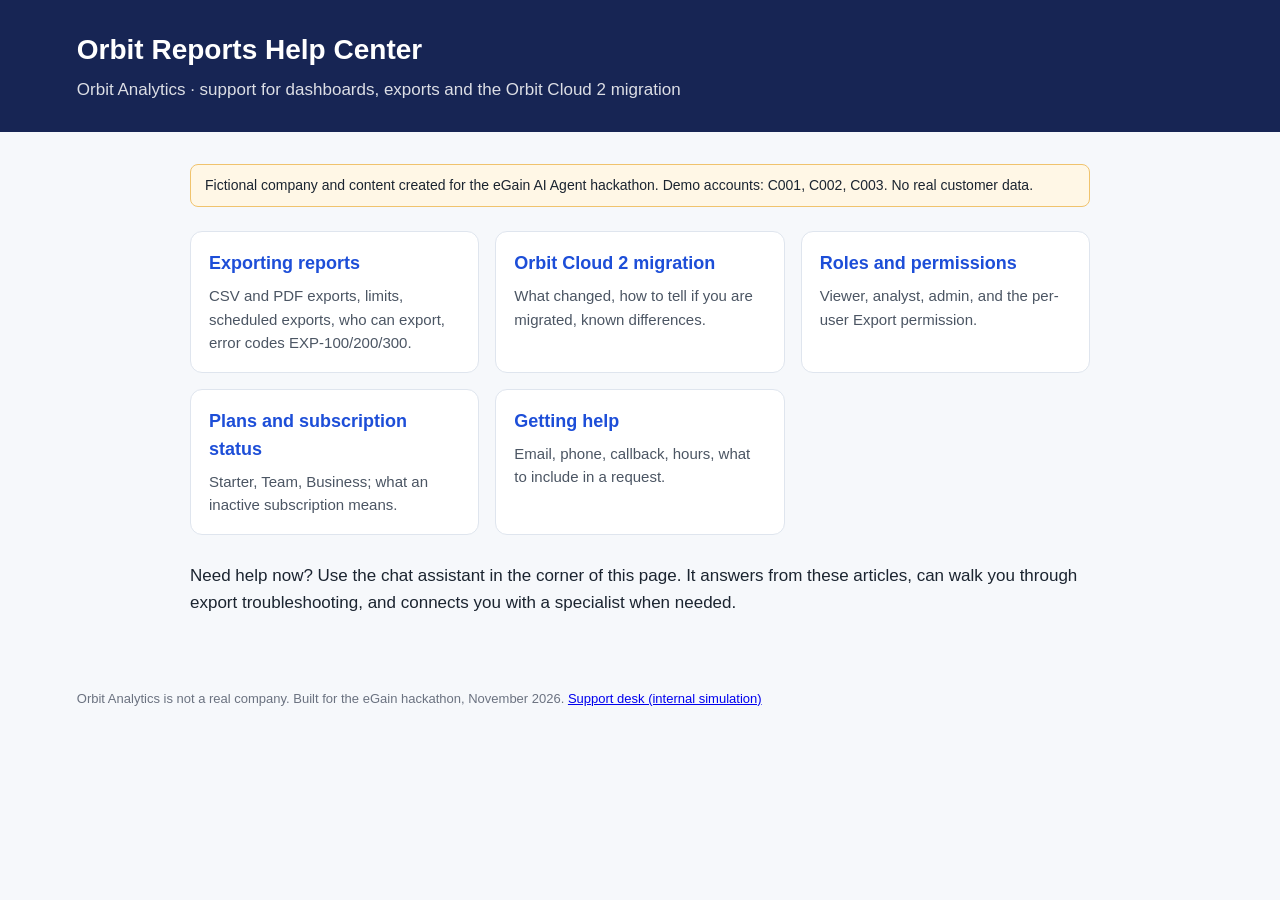
==== web/orbit.html @ 010b45d5 "eGain console blueprint, observed-capability log, fictional help center page, serve knowledge PDFs C" ====
<!doctype html>
<html lang="en"><head><meta charset="utf-8"><title>Orbit Reports Help Center (fictional demo)</title>
<meta name="viewport" content="width=device-width, initial-scale=1">
<style>
body{margin:0;font:17px/1.55 -apple-system,Segoe UI,Helvetica,Arial,sans-serif;color:#1b2430;background:#f6f8fb}
header{background:#172554;color:#fff;padding:28px 6vw}header h1{margin:0;font-size:28px}header p{margin:6px 0 0;opacity:.85}
main{max-width:900px;margin:0 auto;padding:32px 6vw}
.note{background:#fff7e6;border:1px solid #f0c36d;padding:10px 14px;border-radius:8px;font-size:14px}
.grid{display:grid;grid-template-columns:repeat(auto-fit,minmax(260px,1fr));gap:16px;margin-top:24px}
.card{background:#fff;border:1px solid #dfe5ee;border-radius:12px;padding:18px}.card h3{margin:0 0 6px;font-size:18px}
.card a{color:#1d4ed8;text-decoration:none}.card p{margin:0;color:#4b5563;font-size:15px}
footer{padding:24px 6vw;color:#6b7280;font-size:13px}
</style></head>
<body>
<header><h1>Orbit Reports Help Center</h1><p>Orbit Analytics · support for dashboards, exports and the Orbit Cloud 2 migration</p></header>
<main>
<div class="note">Fictional company and content created for the eGain AI Agent hackathon. Demo accounts: C001, C002, C003. No real customer data.</div>
<div class="grid">
<div class="card"><h3><a href="../kb/01-exporting-reports.pdf">Exporting reports</a></h3><p>CSV and PDF exports, limits, scheduled exports, who can export, error codes EXP-100/200/300.</p></div>
<div class="card"><h3><a href="../kb/02-orbit-cloud-2-migration.pdf">Orbit Cloud 2 migration</a></h3><p>What changed, how to tell if you are migrated, known differences.</p></div>
<div class="card"><h3><a href="../kb/03-roles-and-permissions.pdf">Roles and permissions</a></h3><p>Viewer, analyst, admin, and the per-user Export permission.</p></div>
<div class="card"><h3><a href="../kb/04-plans-and-subscription-status.pdf">Plans and subscription status</a></h3><p>Starter, Team, Business; what an inactive subscription means.</p></div>
<div class="card"><h3><a href="../kb/05-getting-help.pdf">Getting help</a></h3><p>Email, phone, callback, hours, what to include in a request.</p></div>
</div>
<p style="margin-top:28px">Need help now? Use the chat assistant in the corner of this page. It answers from these articles, can walk you through export troubleshooting, and connects you with a specialist when needed.</p>
</main>
<footer>Orbit Analytics is not a real company. Built for the eGain hackathon, November 2026. <a href="./">Support desk (internal simulation)</a></footer>
</body></html>
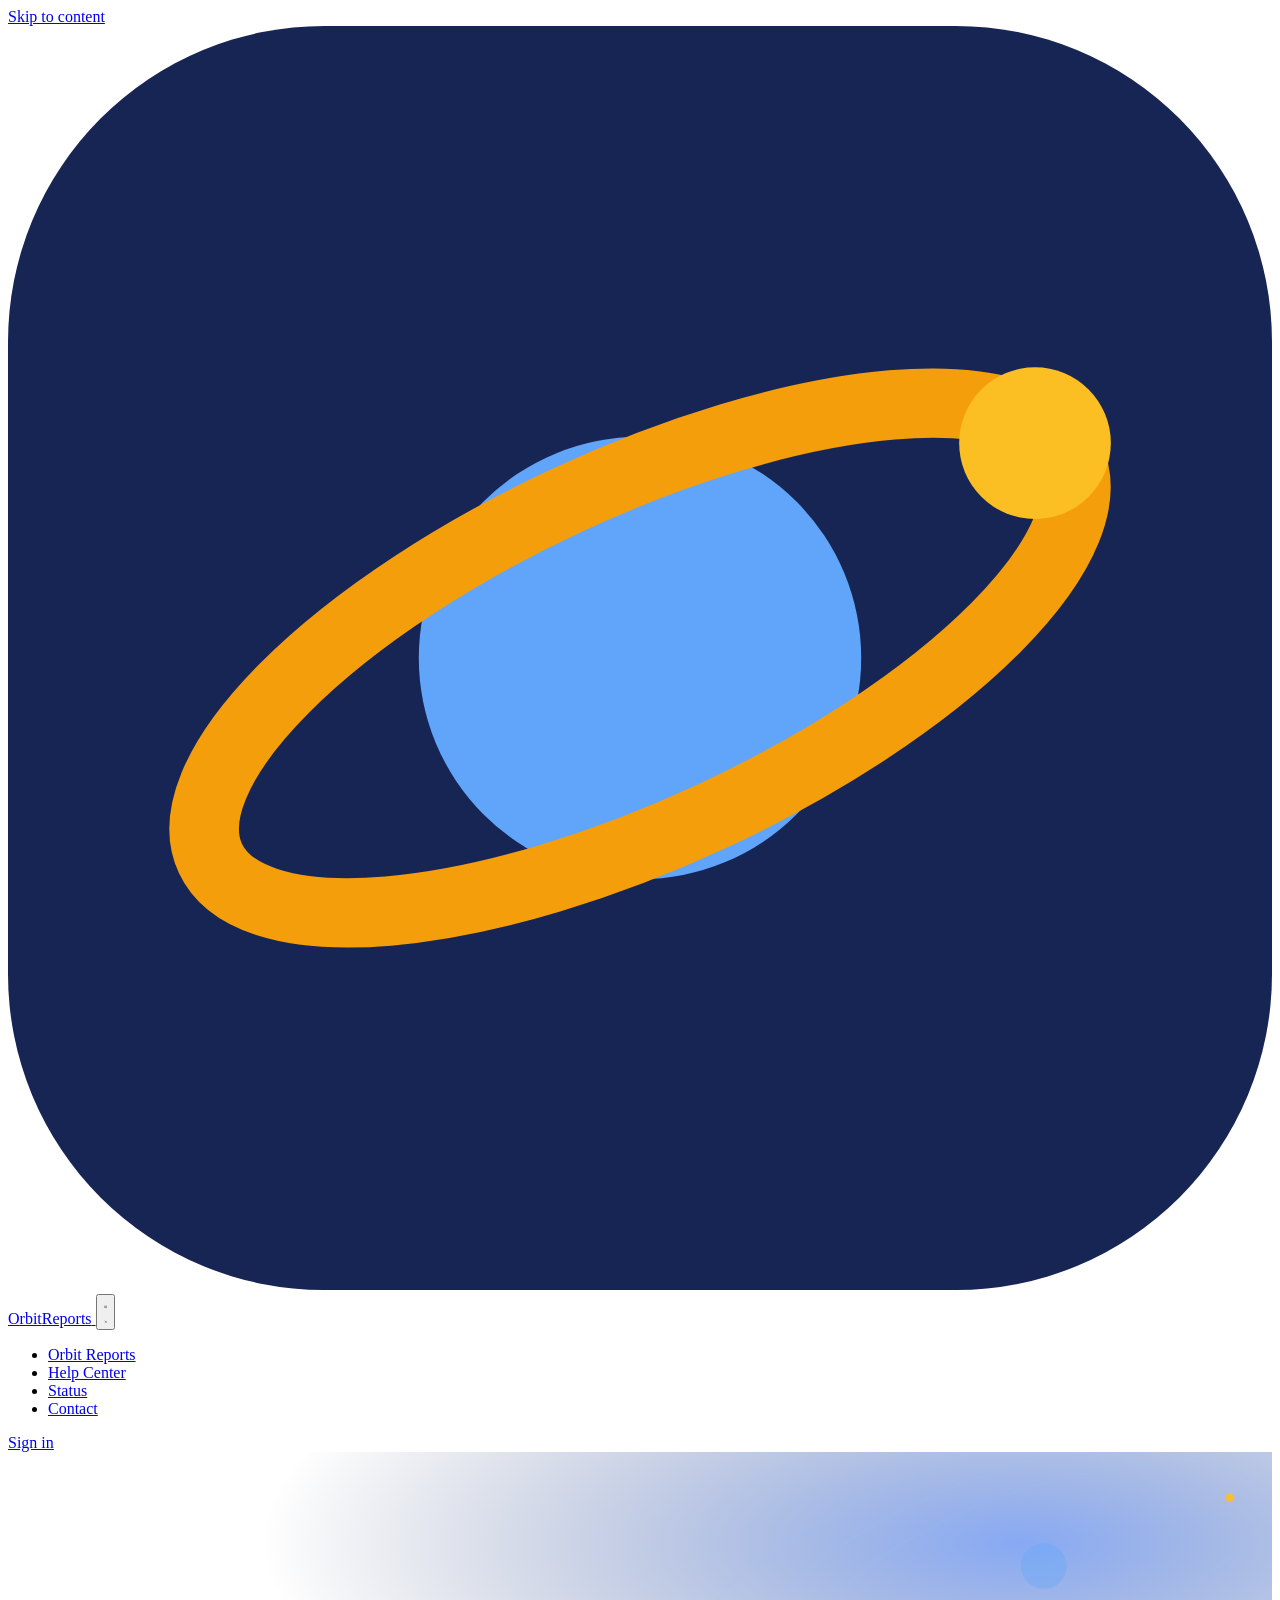
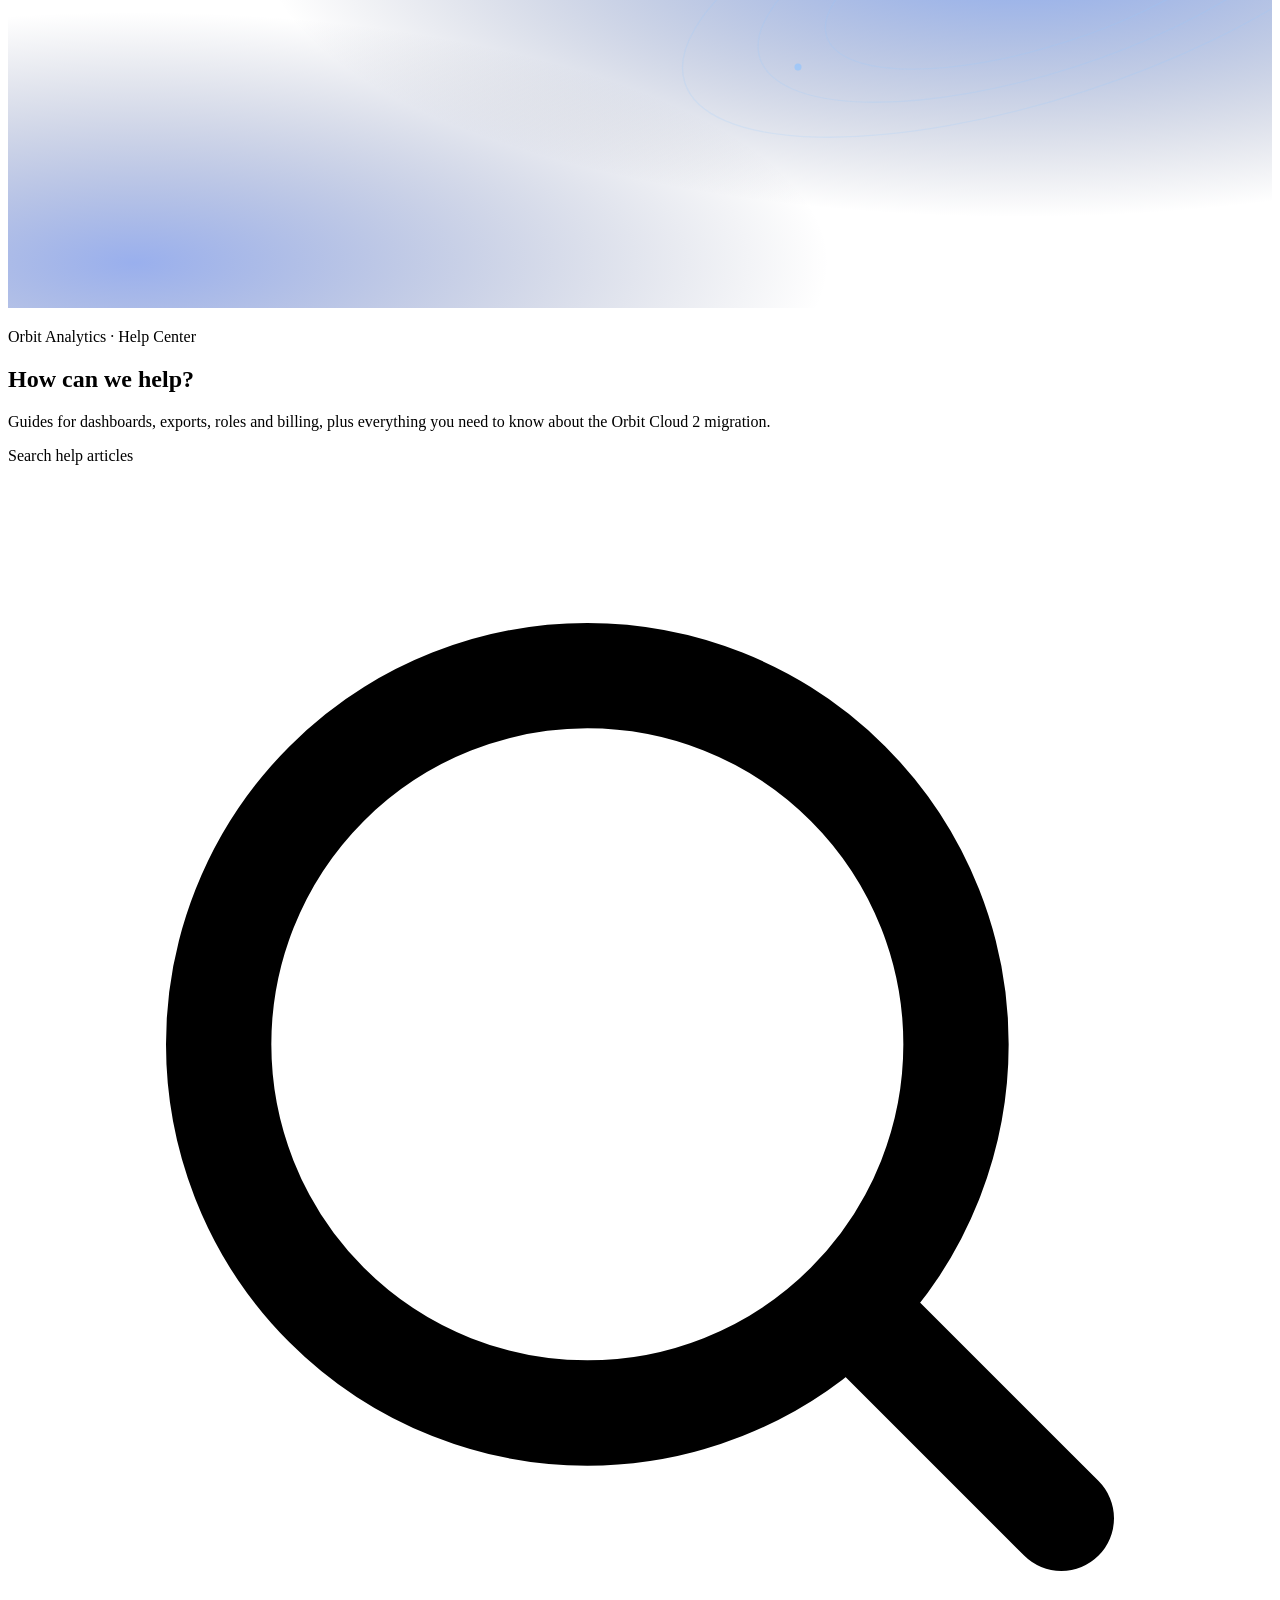
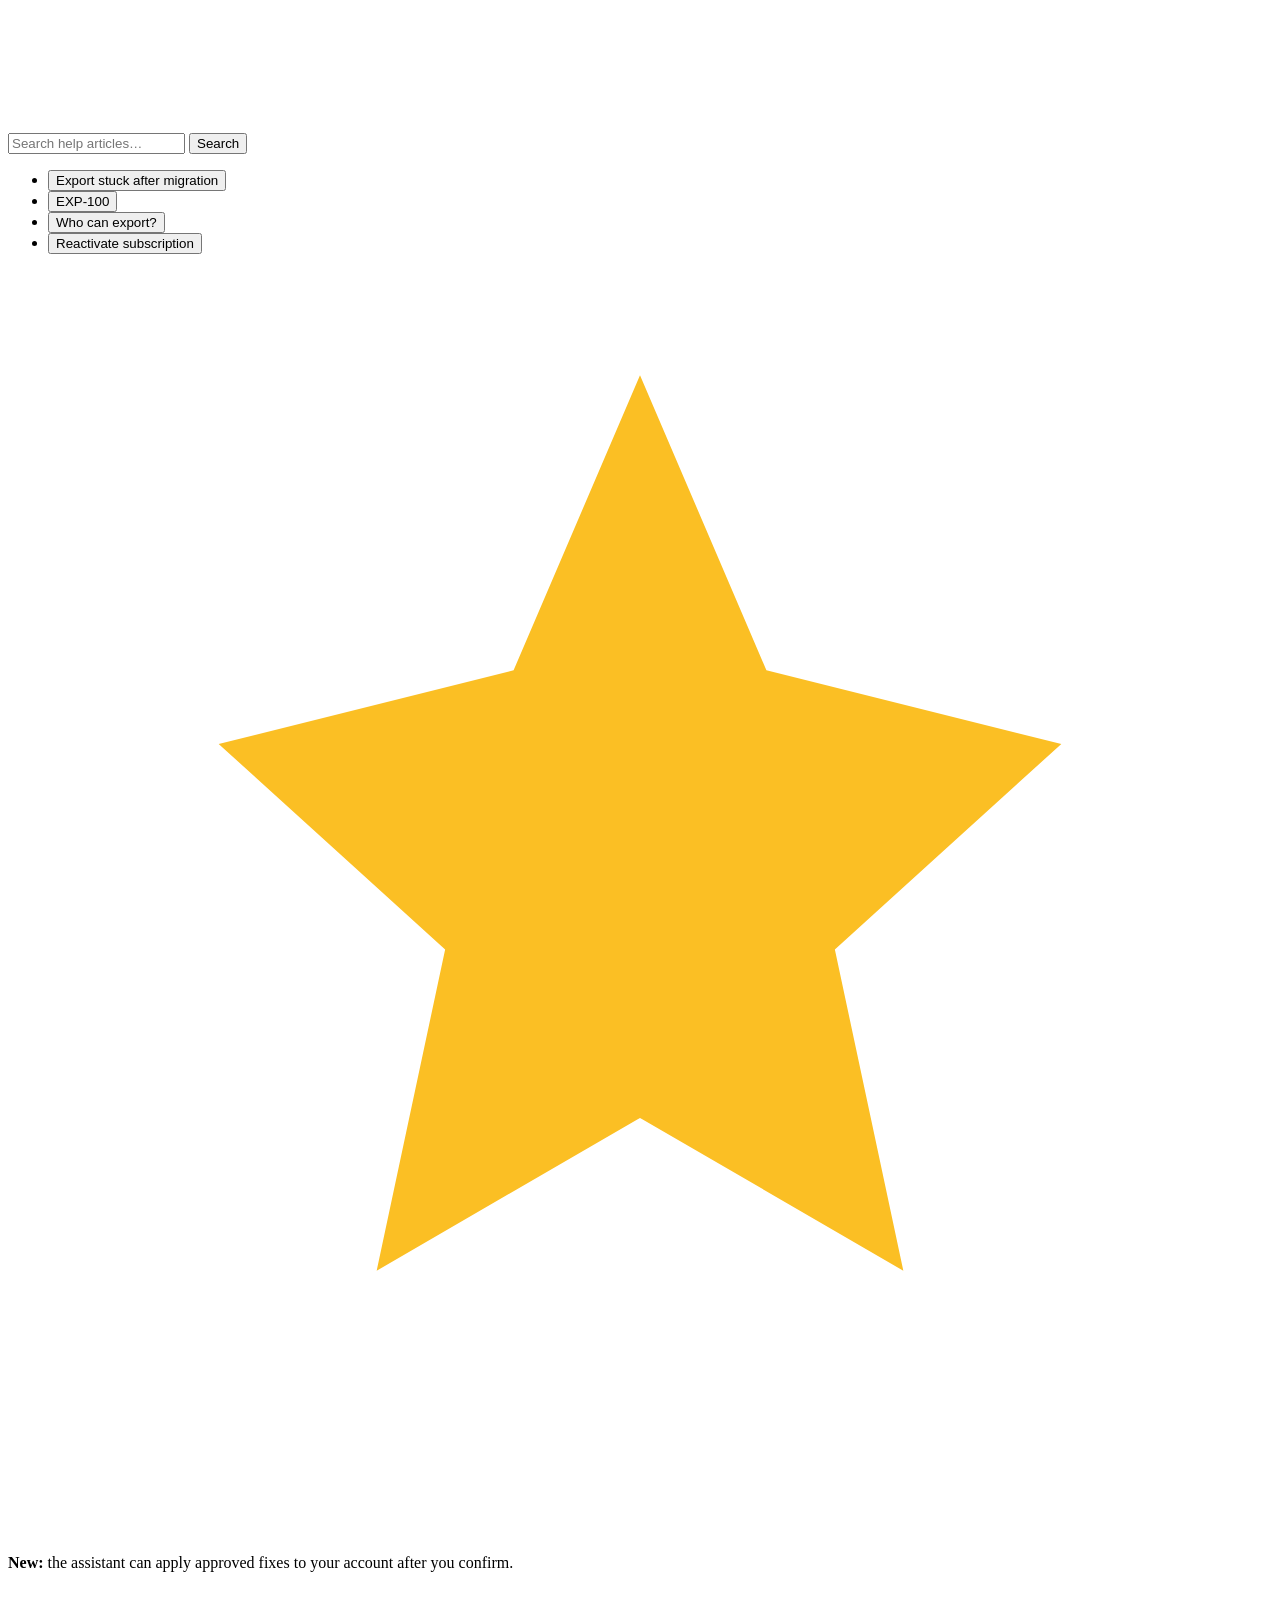
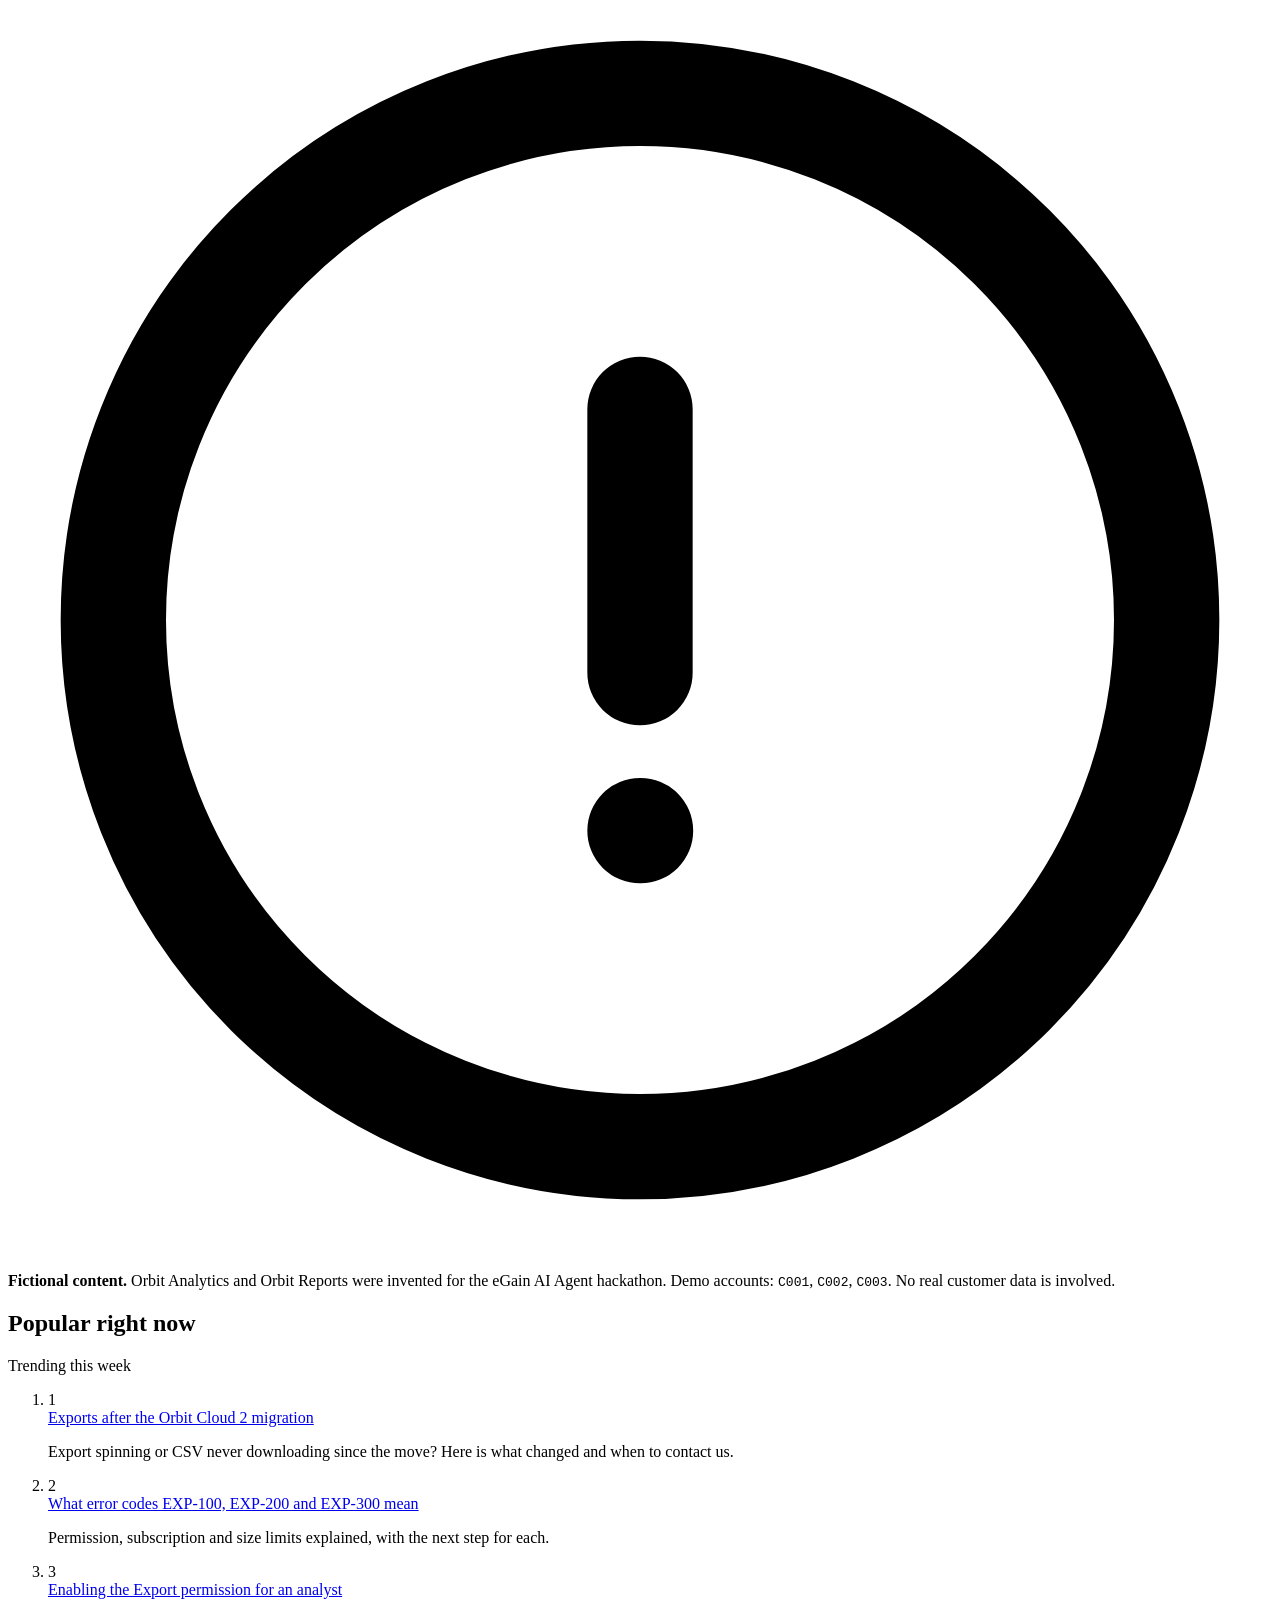
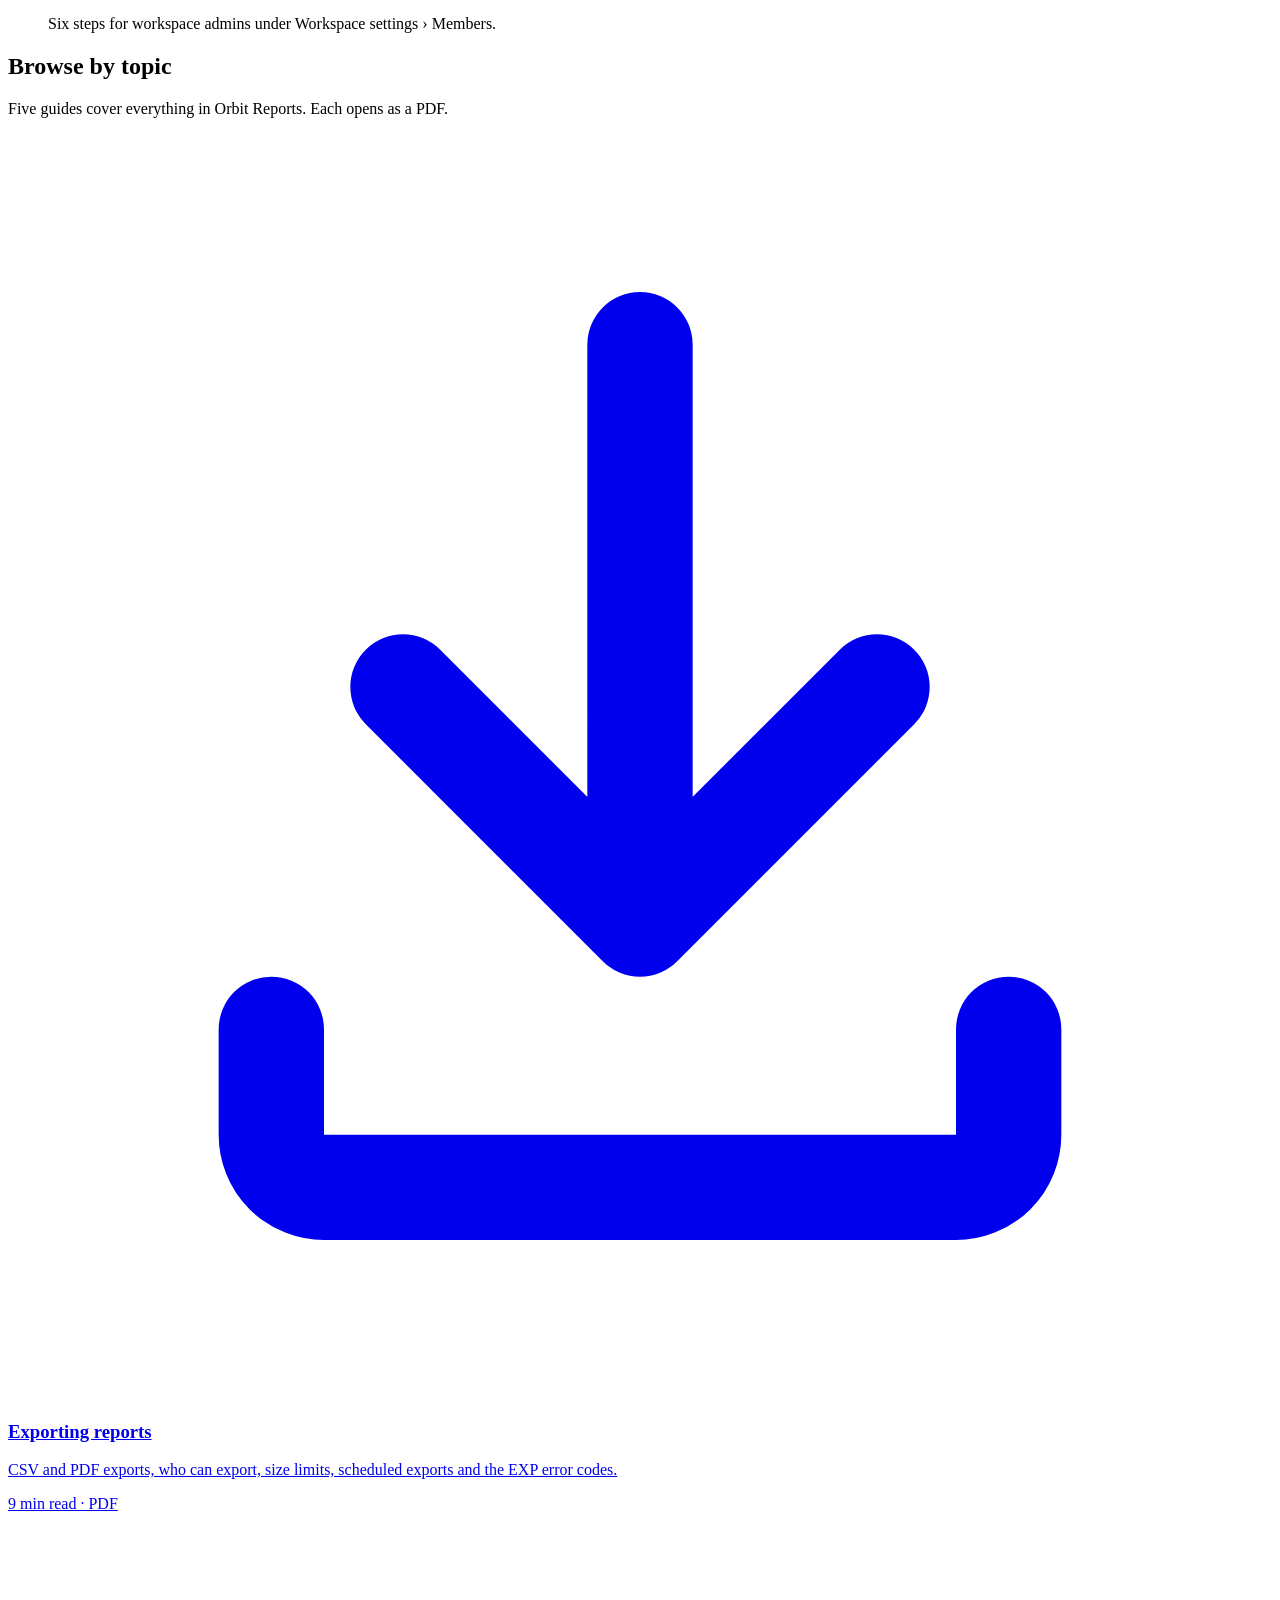
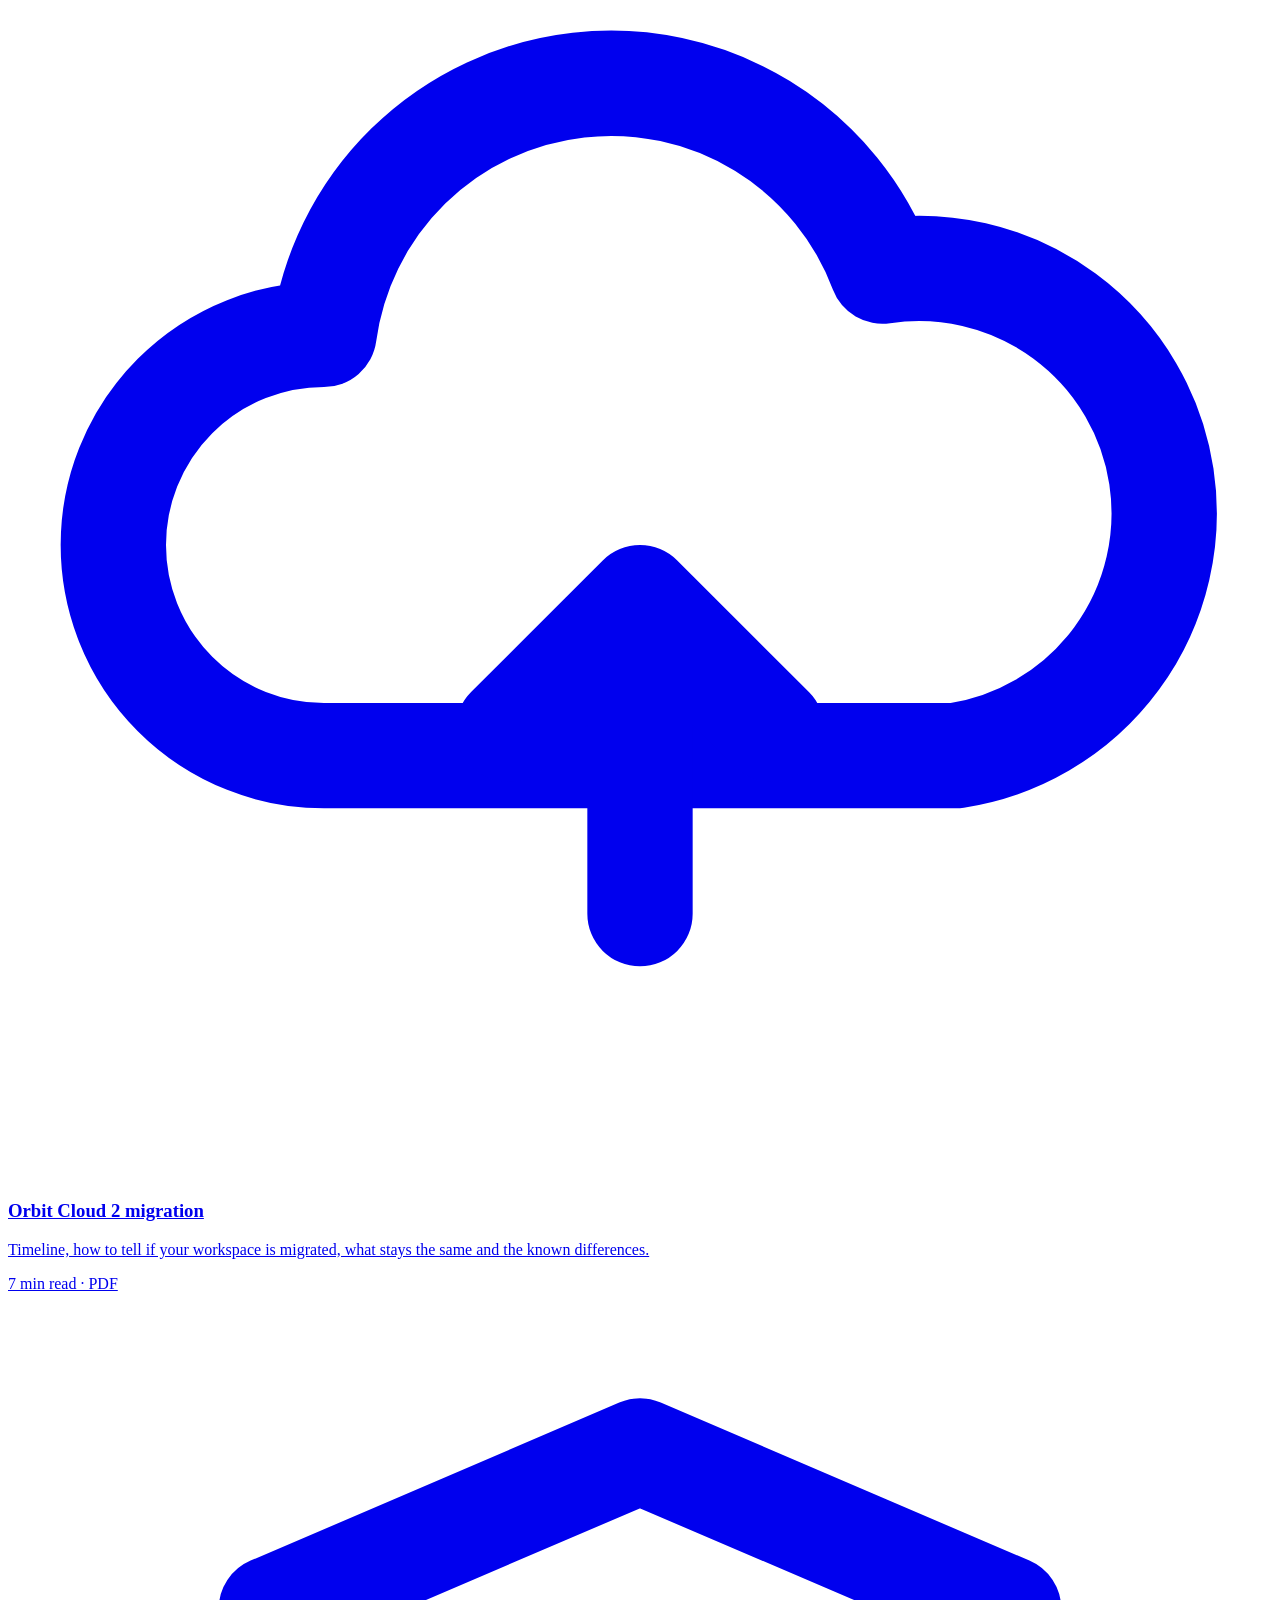
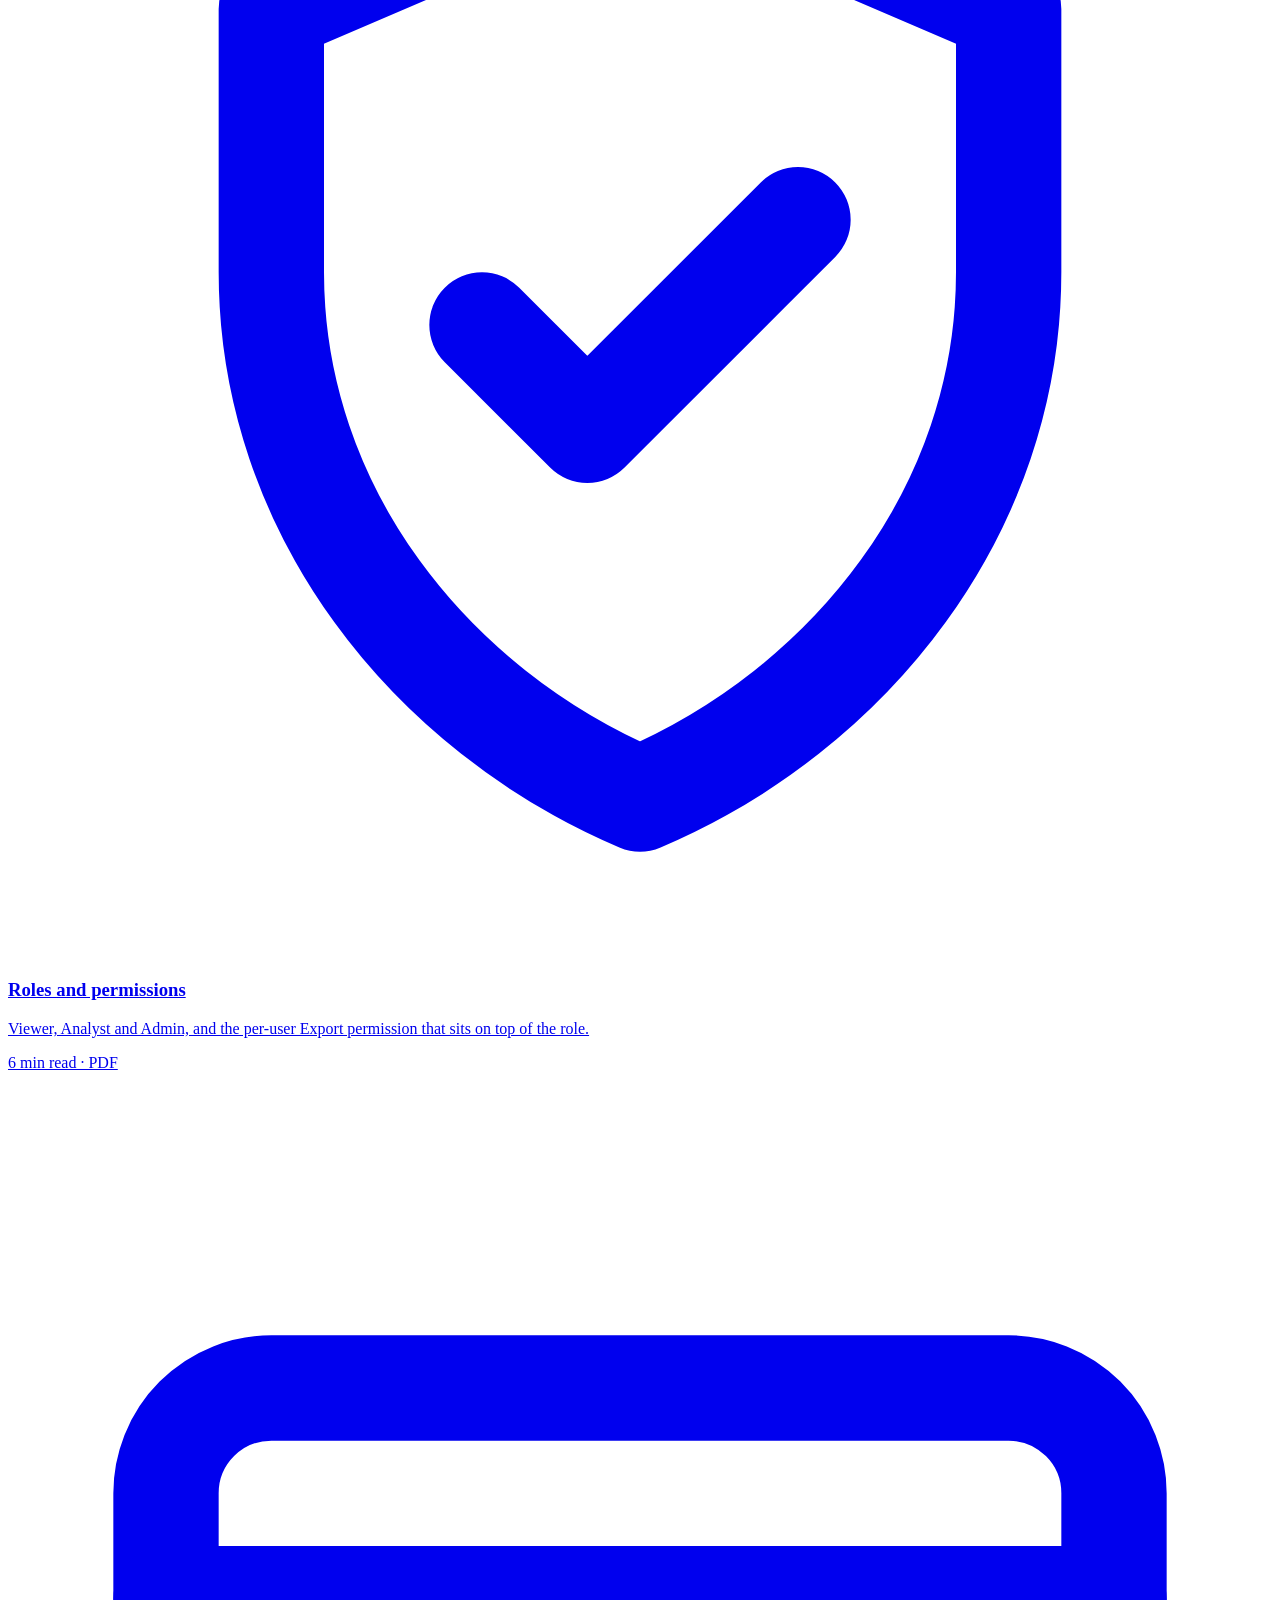
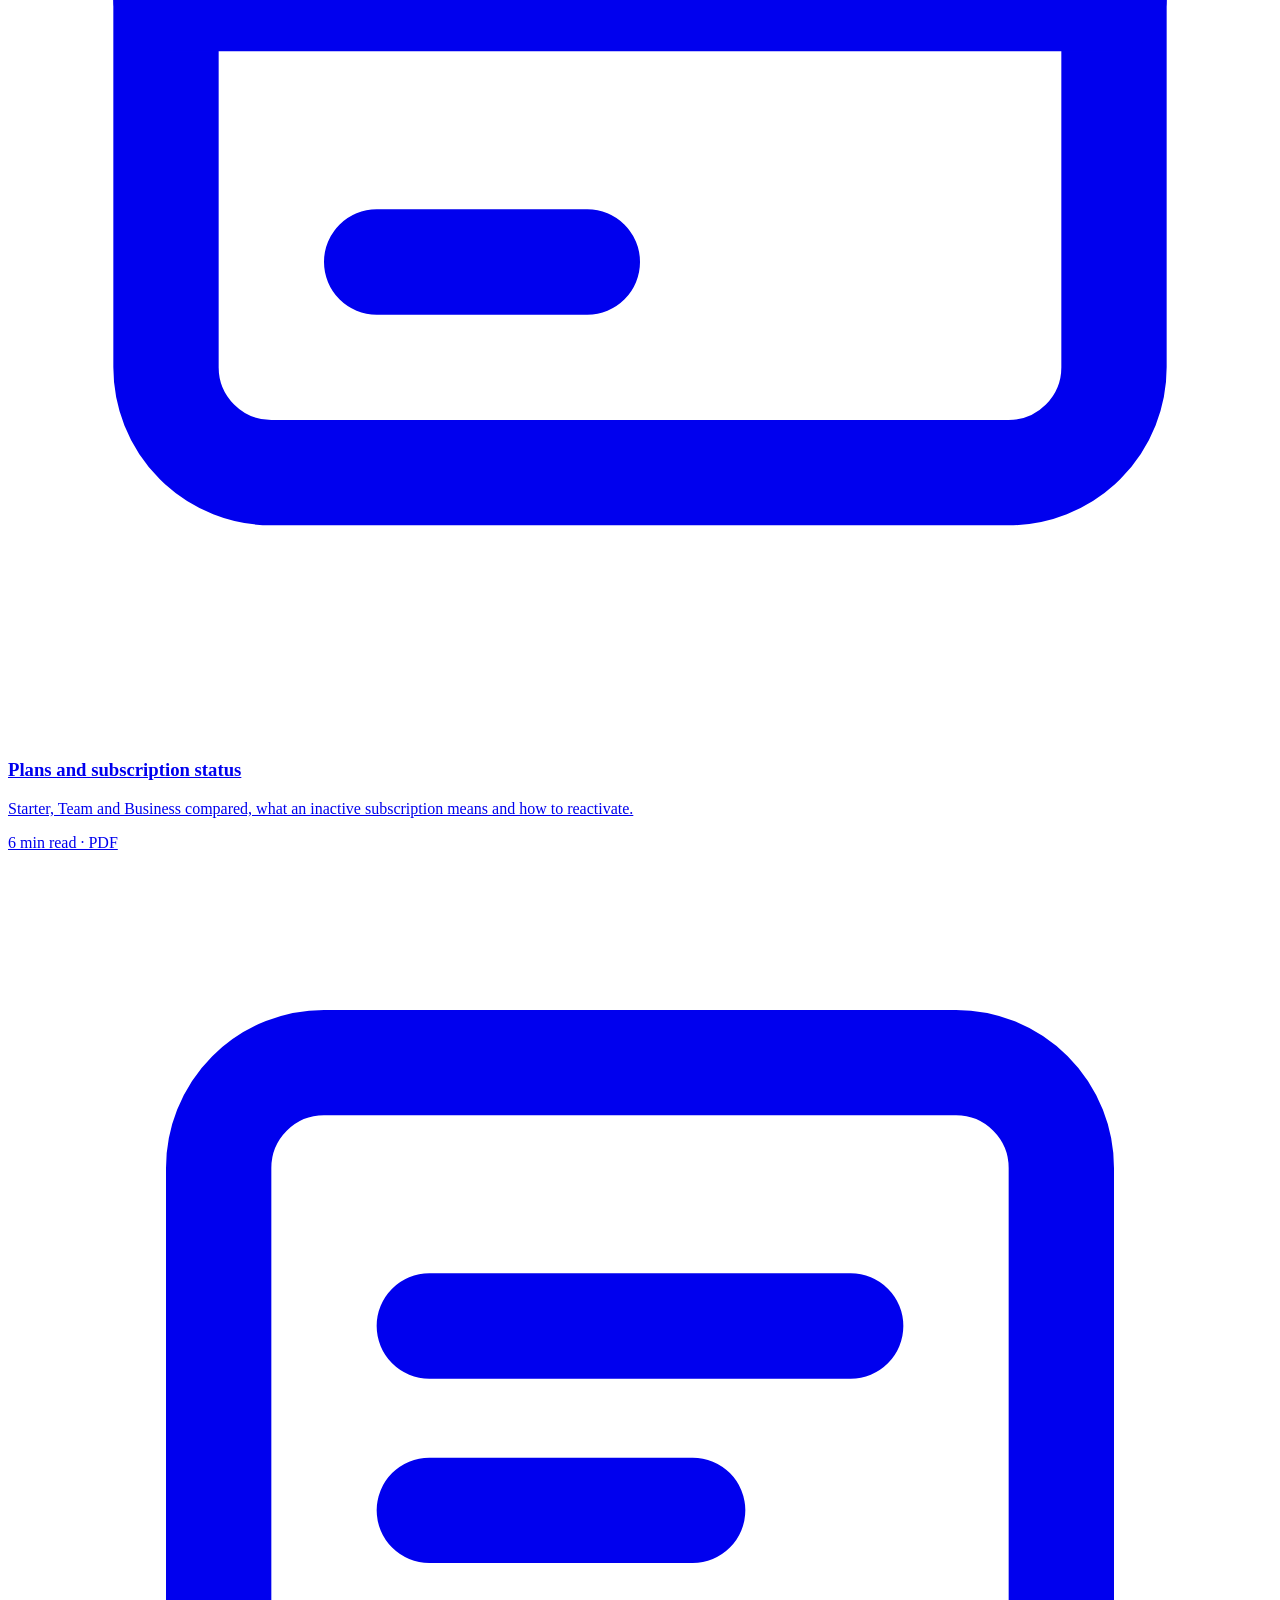
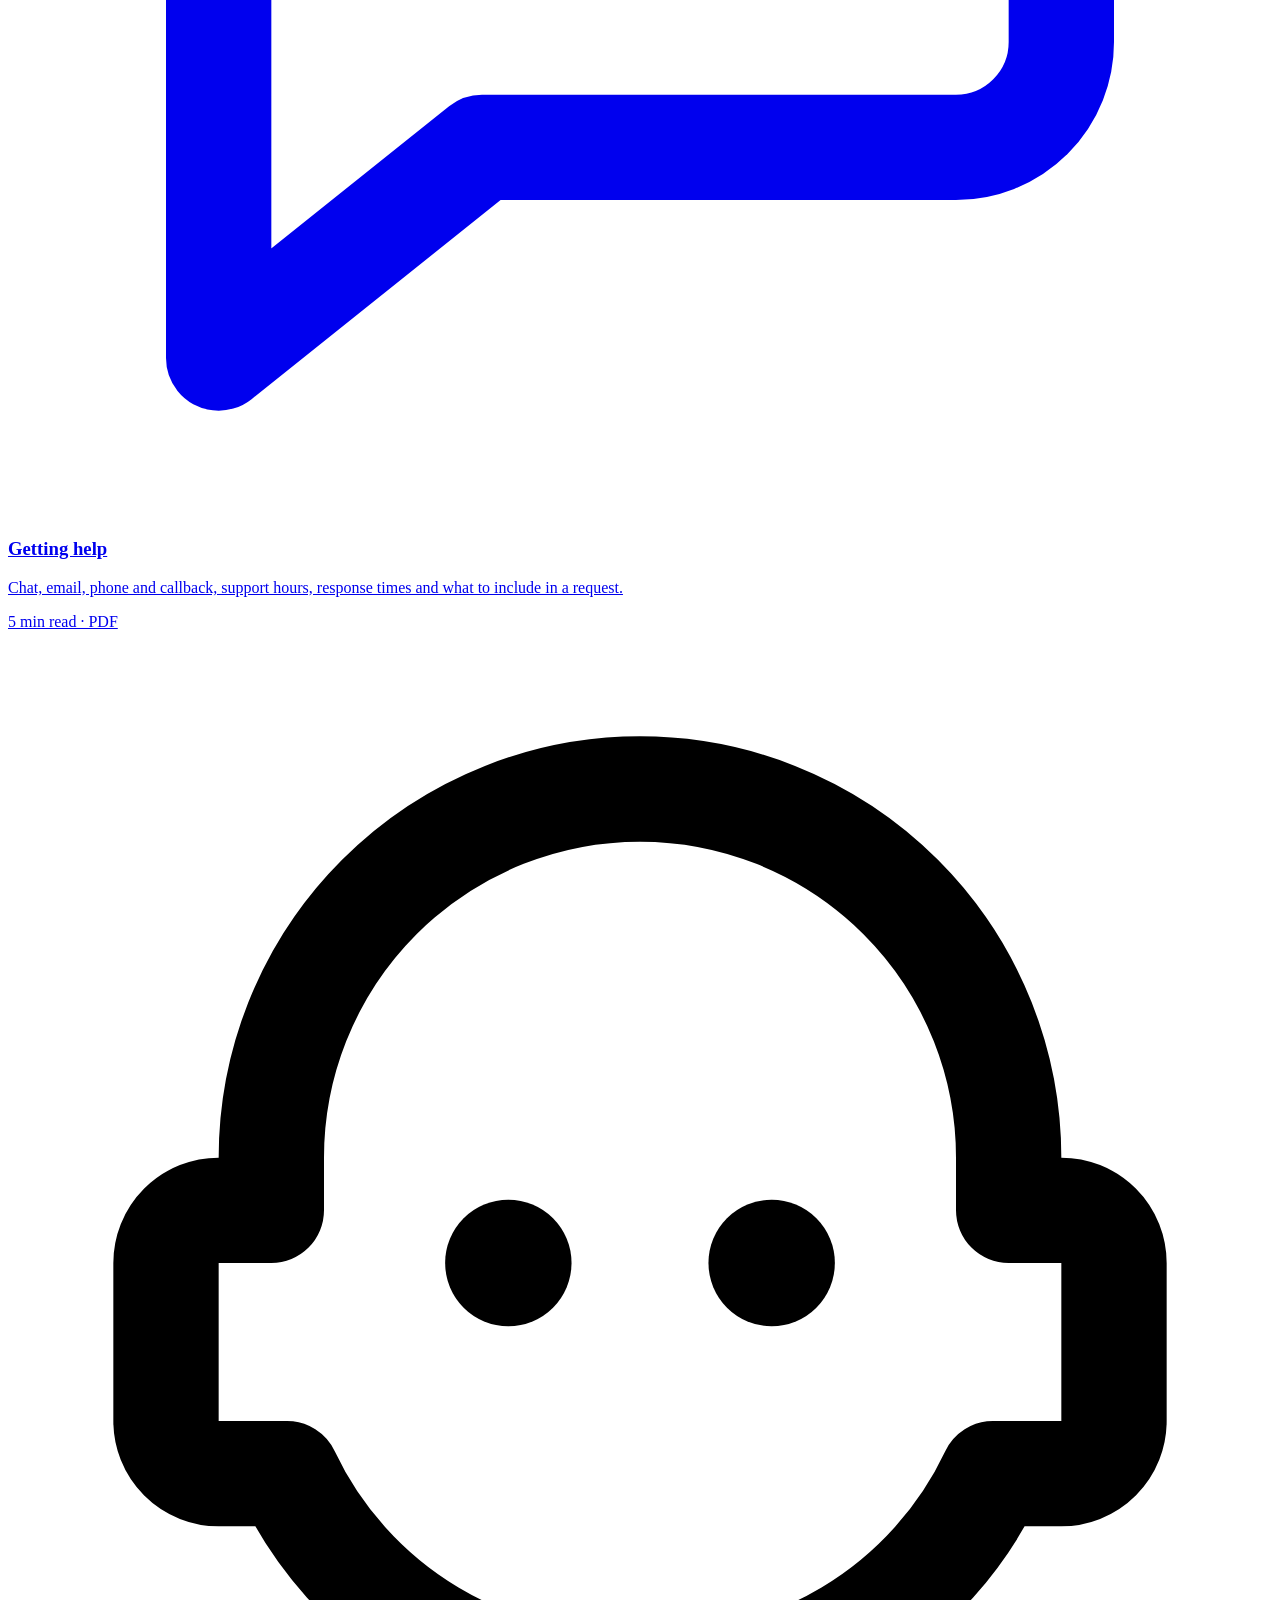
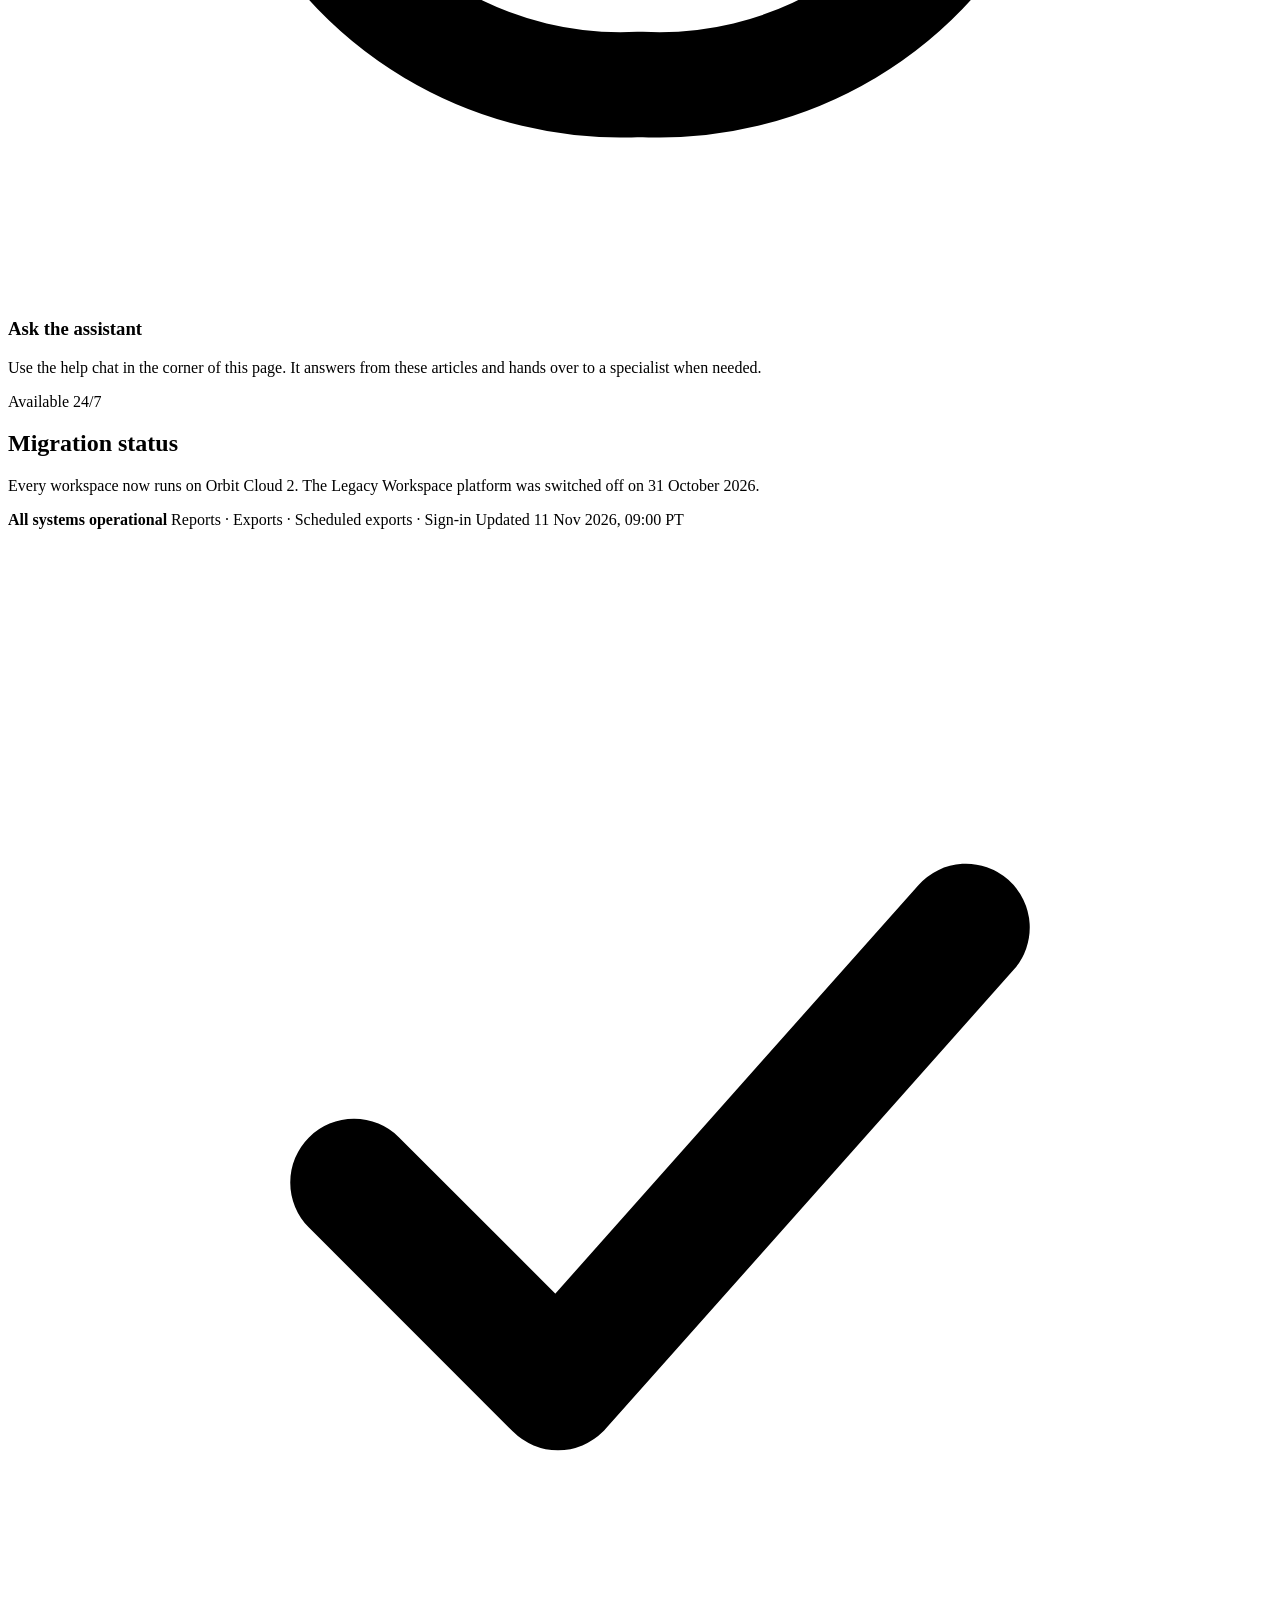
==== commit 62c3fa0c: "OBSERVED: two more custom API actions tested" ====
--- a/web/orbit.html
+++ b/web/orbit.html
@@ -1,28 +1,333 @@
 <!doctype html>
-<html lang="en"><head><meta charset="utf-8"><title>Orbit Reports Help Center (fictional demo)</title>
+<html lang="en">
+<head>
+<meta charset="utf-8">
 <meta name="viewport" content="width=device-width, initial-scale=1">
-<style>
-body{margin:0;font:17px/1.55 -apple-system,Segoe UI,Helvetica,Arial,sans-serif;color:#1b2430;background:#f6f8fb}
-header{background:#172554;color:#fff;padding:28px 6vw}header h1{margin:0;font-size:28px}header p{margin:6px 0 0;opacity:.85}
-main{max-width:900px;margin:0 auto;padding:32px 6vw}
-.note{background:#fff7e6;border:1px solid #f0c36d;padding:10px 14px;border-radius:8px;font-size:14px}
-.grid{display:grid;grid-template-columns:repeat(auto-fit,minmax(260px,1fr));gap:16px;margin-top:24px}
-.card{background:#fff;border:1px solid #dfe5ee;border-radius:12px;padding:18px}.card h3{margin:0 0 6px;font-size:18px}
-.card a{color:#1d4ed8;text-decoration:none}.card p{margin:0;color:#4b5563;font-size:15px}
-footer{padding:24px 6vw;color:#6b7280;font-size:13px}
-</style></head>
+<title>Orbit Reports Help Center · Orbit Analytics</title>
+<meta name="description" content="Help articles, migration status and support contacts for Orbit Reports by Orbit Analytics (fictional demo).">
+<meta name="theme-color" content="#172554">
+<link rel="icon" href="data:image/svg+xml,%3Csvg xmlns='http://www.w3.org/2000/svg' viewBox='0 0 32 32'%3E%3Crect width='32' height='32' rx='8' fill='%23172554'/%3E%3Ccircle cx='16' cy='16' r='5.5' fill='%2360a5fa'/%3E%3Cellipse cx='16' cy='16' rx='12' ry='4.5' fill='none' stroke='%23f59e0b' stroke-width='1.8' transform='rotate(-25 16 16)'/%3E%3C/svg%3E">
+<link rel="stylesheet" href="orbit.css">
+</head>
 <body>
-<header><h1>Orbit Reports Help Center</h1><p>Orbit Analytics · support for dashboards, exports and the Orbit Cloud 2 migration</p></header>
-<main>
-<div class="note">Fictional company and content created for the eGain AI Agent hackathon. Demo accounts: C001, C002, C003. No real customer data.</div>
-<div class="grid">
-<div class="card"><h3><a href="../kb/01-exporting-reports.pdf">Exporting reports</a></h3><p>CSV and PDF exports, limits, scheduled exports, who can export, error codes EXP-100/200/300.</p></div>
-<div class="card"><h3><a href="../kb/02-orbit-cloud-2-migration.pdf">Orbit Cloud 2 migration</a></h3><p>What changed, how to tell if you are migrated, known differences.</p></div>
-<div class="card"><h3><a href="../kb/03-roles-and-permissions.pdf">Roles and permissions</a></h3><p>Viewer, analyst, admin, and the per-user Export permission.</p></div>
-<div class="card"><h3><a href="../kb/04-plans-and-subscription-status.pdf">Plans and subscription status</a></h3><p>Starter, Team, Business; what an inactive subscription means.</p></div>
-<div class="card"><h3><a href="../kb/05-getting-help.pdf">Getting help</a></h3><p>Email, phone, callback, hours, what to include in a request.</p></div>
-</div>
-<p style="margin-top:28px">Need help now? Use the chat assistant in the corner of this page. It answers from these articles, can walk you through export troubleshooting, and connects you with a specialist when needed.</p>
+<a class="skip" href="#main">Skip to content</a>
+
+<header class="site-header">
+  <div class="container nav-row">
+    <a class="brand" href="orbit.html" aria-label="Orbit Reports home">
+      <svg class="logo" viewBox="0 0 40 40" aria-hidden="true" focusable="false">
+        <rect width="40" height="40" rx="10" fill="#172554"/>
+        <circle cx="20" cy="20" r="7" fill="#60a5fa"/>
+        <ellipse cx="20" cy="20" rx="15" ry="5.5" fill="none" stroke="#f59e0b" stroke-width="2.2" transform="rotate(-25 20 20)"/>
+        <circle cx="32.5" cy="13.2" r="2.4" fill="#fbbf24"/>
+      </svg>
+      <span class="wordmark">Orbit<span class="wordmark-sub">Reports</span></span>
+    </a>
+
+    <button class="nav-toggle" type="button" aria-expanded="false" aria-controls="site-nav" aria-label="Open menu">
+      <svg class="icon-menu" viewBox="0 0 24 24" aria-hidden="true"><path d="M4 7h16M4 12h16M4 17h16" stroke="currentColor" stroke-width="2" stroke-linecap="round"/></svg>
+      <svg class="icon-close" viewBox="0 0 24 24" aria-hidden="true"><path d="M6 6l12 12M18 6L6 18" stroke="currentColor" stroke-width="2" stroke-linecap="round"/></svg>
+    </button>
+
+    <nav id="site-nav" class="site-nav" aria-label="Primary">
+      <ul>
+        <li><a href="orbit.html">Orbit Reports</a></li>
+        <li><a href="#main" aria-current="page">Help Center</a></li>
+        <li><a href="#status">Status</a></li>
+        <li><a href="#contact">Contact</a></li>
+      </ul>
+      <a class="btn btn-ghost nav-cta" href="#contact">Sign in</a>
+    </nav>
+  </div>
+</header>
+
+<main id="main">
+
+  <!-- Hero -->
+  <section class="hero" aria-labelledby="hero-title">
+    <div class="hero-bg" aria-hidden="true">
+      <svg viewBox="0 0 1440 520" preserveAspectRatio="xMidYMid slice">
+        <defs>
+          <radialGradient id="g1" cx="80%" cy="20%" r="60%">
+            <stop offset="0" stop-color="#2563eb" stop-opacity=".55"/>
+            <stop offset="1" stop-color="#172554" stop-opacity="0"/>
+          </radialGradient>
+          <radialGradient id="g2" cx="10%" cy="90%" r="55%">
+            <stop offset="0" stop-color="#1d4ed8" stop-opacity=".45"/>
+            <stop offset="1" stop-color="#172554" stop-opacity="0"/>
+          </radialGradient>
+        </defs>
+        <rect width="1440" height="520" fill="url(#g1)"/>
+        <rect width="1440" height="520" fill="url(#g2)"/>
+        <g fill="none" stroke="#93c5fd" stroke-opacity=".18" stroke-width="1.5">
+          <ellipse cx="1180" cy="130" rx="260" ry="90" transform="rotate(-18 1180 130)"/>
+          <ellipse cx="1180" cy="130" rx="340" ry="120" transform="rotate(-18 1180 130)"/>
+          <ellipse cx="1180" cy="130" rx="430" ry="150" transform="rotate(-18 1180 130)"/>
+        </g>
+        <circle cx="1180" cy="130" r="26" fill="#60a5fa" fill-opacity=".35"/>
+        <circle cx="1392" cy="52" r="5" fill="#fbbf24" fill-opacity=".9"/>
+        <circle cx="900" cy="245" r="4" fill="#93c5fd" fill-opacity=".7"/>
+      </svg>
+    </div>
+    <div class="container hero-inner">
+      <p class="eyebrow">Orbit Analytics · Help Center</p>
+      <h1 id="hero-title">How can we help?</h1>
+      <p class="hero-sub">Guides for dashboards, exports, roles and billing, plus everything you need to know about the Orbit Cloud 2 migration.</p>
+
+      <form class="search" role="search" aria-label="Search help articles" autocomplete="off">
+        <label class="sr-only" for="q">Search help articles</label>
+        <svg class="search-icon" viewBox="0 0 24 24" aria-hidden="true"><circle cx="11" cy="11" r="7" fill="none" stroke="currentColor" stroke-width="2"/><path d="M20 20l-3.5-3.5" stroke="currentColor" stroke-width="2" stroke-linecap="round"/></svg>
+        <input id="q" type="search" name="q" placeholder="Search help articles…">
+        <button class="btn btn-primary" type="submit">Search</button>
+        <p class="search-hint" aria-live="polite"></p>
+      </form>
+
+      <ul class="chips" aria-label="Popular searches">
+        <li><button type="button" class="chip" data-q="export stuck after migration">Export stuck after migration</button></li>
+        <li><button type="button" class="chip" data-q="EXP-100">EXP-100</button></li>
+        <li><button type="button" class="chip" data-q="who can export">Who can export?</button></li>
+        <li><button type="button" class="chip" data-q="reactivate subscription">Reactivate subscription</button></li>
+      </ul>
+
+      <div class="callout" role="note">
+        <svg viewBox="0 0 24 24" aria-hidden="true"><path d="M12 2l2.4 5.6L20 9l-4.3 3.9L17 19l-5-2.9L7 19l1.3-6.1L4 9l5.6-1.4z" fill="#fbbf24"/></svg>
+        <p><strong>New:</strong> the assistant can apply approved fixes to your account after you confirm.</p>
+      </div>
+    </div>
+  </section>
+
+  <!-- Fictional notice -->
+  <div class="container">
+    <aside class="notice" aria-label="Demo notice">
+      <svg viewBox="0 0 24 24" aria-hidden="true"><circle cx="12" cy="12" r="10" fill="none" stroke="currentColor" stroke-width="2"/><path d="M12 8v5M12 16h.01" stroke="currentColor" stroke-width="2" stroke-linecap="round"/></svg>
+      <p><strong>Fictional content.</strong> Orbit Analytics and Orbit Reports were invented for the eGain AI Agent hackathon. Demo accounts: <code>C001</code>, <code>C002</code>, <code>C003</code>. No real customer data is involved.</p>
+    </aside>
+  </div>
+
+  <!-- Popular -->
+  <section class="section popular" aria-labelledby="popular-title">
+    <div class="container">
+      <div class="section-head">
+        <h2 id="popular-title">Popular right now</h2>
+        <span class="pill pill-warm">Trending this week</span>
+      </div>
+      <ol class="popular-grid">
+        <li class="popular-item">
+          <span class="rank">1</span>
+          <div>
+            <a href="../kb/02-orbit-cloud-2-migration.pdf">Exports after the Orbit Cloud 2 migration</a>
+            <p>Export spinning or CSV never downloading since the move? Here is what changed and when to contact us.</p>
+          </div>
+        </li>
+        <li class="popular-item">
+          <span class="rank">2</span>
+          <div>
+            <a href="../kb/01-exporting-reports.pdf">What error codes EXP-100, EXP-200 and EXP-300 mean</a>
+            <p>Permission, subscription and size limits explained, with the next step for each.</p>
+          </div>
+        </li>
+        <li class="popular-item">
+          <span class="rank">3</span>
+          <div>
+            <a href="../kb/03-roles-and-permissions.pdf">Enabling the Export permission for an analyst</a>
+            <p>Six steps for workspace admins under Workspace settings › Members.</p>
+          </div>
+        </li>
+      </ol>
+    </div>
+  </section>
+
+  <!-- Articles -->
+  <section class="section" aria-labelledby="articles-title">
+    <div class="container">
+      <div class="section-head">
+        <h2 id="articles-title">Browse by topic</h2>
+        <p class="section-sub">Five guides cover everything in Orbit Reports. Each opens as a PDF.</p>
+      </div>
+      <div class="cards">
+        <a class="card" href="../kb/01-exporting-reports.pdf">
+          <span class="card-icon ic-blue"><svg viewBox="0 0 24 24" aria-hidden="true"><path d="M12 4v11M7.5 10.5L12 15l4.5-4.5" fill="none" stroke="currentColor" stroke-width="2" stroke-linecap="round" stroke-linejoin="round"/><path d="M5 17v2a1 1 0 001 1h12a1 1 0 001-1v-2" fill="none" stroke="currentColor" stroke-width="2" stroke-linecap="round"/></svg></span>
+          <h3>Exporting reports</h3>
+          <p>CSV and PDF exports, who can export, size limits, scheduled exports and the EXP error codes.</p>
+          <span class="card-meta">9 min read · PDF</span>
+        </a>
+        <a class="card card-featured" href="../kb/02-orbit-cloud-2-migration.pdf">
+          <span class="card-icon ic-warm"><svg viewBox="0 0 24 24" aria-hidden="true"><path d="M6 16a4 4 0 010-8 5.5 5.5 0 0110.6-1.2A4.5 4.5 0 0118 16H6z" fill="none" stroke="currentColor" stroke-width="2" stroke-linejoin="round"/><path d="M12 19v-6M9.5 15.5L12 13l2.5 2.5" fill="none" stroke="currentColor" stroke-width="2" stroke-linecap="round" stroke-linejoin="round"/></svg></span>
+          <h3>Orbit Cloud 2 migration</h3>
+          <p>Timeline, how to tell if your workspace is migrated, what stays the same and the known differences.</p>
+          <span class="card-meta">7 min read · PDF</span>
+        </a>
+        <a class="card" href="../kb/03-roles-and-permissions.pdf">
+          <span class="card-icon ic-green"><svg viewBox="0 0 24 24" aria-hidden="true"><path d="M12 3l7 3v5c0 4.5-3 8.3-7 10-4-1.7-7-5.5-7-10V6l7-3z" fill="none" stroke="currentColor" stroke-width="2" stroke-linejoin="round"/><path d="M9 12l2 2 4-4" fill="none" stroke="currentColor" stroke-width="2" stroke-linecap="round" stroke-linejoin="round"/></svg></span>
+          <h3>Roles and permissions</h3>
+          <p>Viewer, Analyst and Admin, and the per-user Export permission that sits on top of the role.</p>
+          <span class="card-meta">6 min read · PDF</span>
+        </a>
+        <a class="card" href="../kb/04-plans-and-subscription-status.pdf">
+          <span class="card-icon ic-purple"><svg viewBox="0 0 24 24" aria-hidden="true"><rect x="3" y="6" width="18" height="13" rx="2" fill="none" stroke="currentColor" stroke-width="2"/><path d="M3 10h18M7 15h4" stroke="currentColor" stroke-width="2" stroke-linecap="round"/></svg></span>
+          <h3>Plans and subscription status</h3>
+          <p>Starter, Team and Business compared, what an inactive subscription means and how to reactivate.</p>
+          <span class="card-meta">6 min read · PDF</span>
+        </a>
+        <a class="card" href="../kb/05-getting-help.pdf">
+          <span class="card-icon ic-navy"><svg viewBox="0 0 24 24" aria-hidden="true"><path d="M4 6a2 2 0 012-2h12a2 2 0 012 2v9a2 2 0 01-2 2H9l-5 4V6z" fill="none" stroke="currentColor" stroke-width="2" stroke-linejoin="round"/><path d="M8 9h8M8 12.5h5" stroke="currentColor" stroke-width="2" stroke-linecap="round"/></svg></span>
+          <h3>Getting help</h3>
+          <p>Chat, email, phone and callback, support hours, response times and what to include in a request.</p>
+          <span class="card-meta">5 min read · PDF</span>
+        </a>
+        <div class="card card-assist" aria-labelledby="assist-title">
+          <span class="card-icon ic-blue-solid"><svg viewBox="0 0 24 24" aria-hidden="true"><path d="M12 3a7 7 0 017 7v1h1a1 1 0 011 1v3a1 1 0 01-1 1h-1.3A7 7 0 0112 20a7 7 0 01-6.7-4H4a1 1 0 01-1-1v-3a1 1 0 011-1h1v-1a7 7 0 017-7z" fill="none" stroke="currentColor" stroke-width="2" stroke-linejoin="round"/><circle cx="9.5" cy="12" r="1.2" fill="currentColor"/><circle cx="14.5" cy="12" r="1.2" fill="currentColor"/></svg></span>
+          <h3 id="assist-title">Ask the assistant</h3>
+          <p>Use the help chat in the corner of this page. It answers from these articles and hands over to a specialist when needed.</p>
+          <span class="card-meta">Available 24/7</span>
+        </div>
+      </div>
+    </div>
+  </section>
+
+  <!-- Status -->
+  <section id="status" class="section section-alt" aria-labelledby="status-title">
+    <div class="container">
+      <div class="section-head">
+        <h2 id="status-title">Migration status</h2>
+        <p class="section-sub">Every workspace now runs on Orbit Cloud 2. The Legacy Workspace platform was switched off on 31 October 2026.</p>
+      </div>
+
+      <div class="status-panel">
+        <div class="status-row" role="status">
+          <span class="status-dot" aria-hidden="true"></span>
+          <strong>All systems operational</strong>
+          <span class="status-meta">Reports · Exports · Scheduled exports · Sign-in</span>
+          <span class="status-time">Updated 11 Nov 2026, 09:00 PT</span>
+        </div>
+
+        <ol class="timeline">
+          <li class="tl-item is-done">
+            <span class="tl-marker" aria-hidden="true"><svg viewBox="0 0 24 24"><path d="M6 12.5l4 4 8-9" fill="none" stroke="currentColor" stroke-width="2.5" stroke-linecap="round" stroke-linejoin="round"/></svg></span>
+            <div class="tl-body">
+              <span class="tl-dates">January – March 2026</span>
+              <h3>Early access</h3>
+              <p>Workspaces that opted in were migrated first.</p>
+            </div>
+          </li>
+          <li class="tl-item is-done">
+            <span class="tl-marker" aria-hidden="true"><svg viewBox="0 0 24 24"><path d="M6 12.5l4 4 8-9" fill="none" stroke="currentColor" stroke-width="2.5" stroke-linecap="round" stroke-linejoin="round"/></svg></span>
+            <div class="tl-body">
+              <span class="tl-dates">April – September 2026</span>
+              <h3>General migration</h3>
+              <p>All remaining Starter, Team and Business workspaces moved in weekly batches, with seven days' notice to admins.</p>
+            </div>
+          </li>
+          <li class="tl-item is-done is-last">
+            <span class="tl-marker" aria-hidden="true"><svg viewBox="0 0 24 24"><path d="M6 12.5l4 4 8-9" fill="none" stroke="currentColor" stroke-width="2.5" stroke-linecap="round" stroke-linejoin="round"/></svg></span>
+            <div class="tl-body">
+              <span class="tl-dates">31 October 2026</span>
+              <h3>Legacy shutdown</h3>
+              <p>The Legacy Workspace platform was switched off. Every active workspace now runs on Orbit Cloud 2.</p>
+            </div>
+          </li>
+        </ol>
+
+        <p class="status-note">Per-user permission flags were re-evaluated during migration. If a feature behaves differently than it did before, contact support with your account ID so we can review your migration record.</p>
+      </div>
+    </div>
+  </section>
+
+  <!-- Error codes -->
+  <section class="section" aria-labelledby="errors-title">
+    <div class="container">
+      <div class="section-head">
+        <h2 id="errors-title">Error codes</h2>
+        <p class="section-sub">Quick reference for the messages the Export dialog can show.</p>
+      </div>
+      <div class="table-wrap">
+        <table class="codes">
+          <thead>
+            <tr><th scope="col">Code</th><th scope="col">Message</th><th scope="col">What it means</th></tr>
+          </thead>
+          <tbody>
+            <tr>
+              <th scope="row"><code class="code-tag">EXP-100</code></th>
+              <td>No export permission</td>
+              <td>Your user does not have the Export permission enabled, or your role is Viewer. Ask a workspace admin to review your role and permission.</td>
+            </tr>
+            <tr>
+              <th scope="row"><code class="code-tag">EXP-200</code></th>
+              <td>Subscription inactive</td>
+              <td>Your workspace subscription is inactive and the workspace is read-only. A billing contact needs to reactivate it.</td>
+            </tr>
+            <tr>
+              <th scope="row"><code class="code-tag">EXP-300</code></th>
+              <td>Report too large</td>
+              <td>The export exceeds the row, page or size limit. Narrow the report with a filter or split it, then try again.</td>
+            </tr>
+          </tbody>
+        </table>
+      </div>
+      <p class="table-foot">Export hangs with no code at all? That is different from the three above. <a href="../kb/01-exporting-reports.pdf">Read the export guide</a> or contact support with your account ID and the report name.</p>
+    </div>
+  </section>
+
+  <!-- Contact -->
+  <section id="contact" class="section section-contact" aria-labelledby="contact-title">
+    <div class="container">
+      <div class="section-head">
+        <h2 id="contact-title">Contact support</h2>
+        <p class="section-sub">Specialists are available Monday to Friday, 8 am to 6 pm Pacific. The assistant in the help chat is available around the clock.</p>
+      </div>
+      <div class="contact-grid">
+        <div class="contact-card">
+          <span class="contact-icon"><svg viewBox="0 0 24 24" aria-hidden="true"><rect x="3" y="5" width="18" height="14" rx="2" fill="none" stroke="currentColor" stroke-width="2"/><path d="M3 7l9 6 9-6" fill="none" stroke="currentColor" stroke-width="2" stroke-linejoin="round"/></svg></span>
+          <h3>Email</h3>
+          <p><a href="mailto:support@orbit-analytics.example">support@orbit-analytics.example</a></p>
+          <p class="muted">Best for detailed problems, screenshots and billing questions.</p>
+        </div>
+        <div class="contact-card">
+          <span class="contact-icon"><svg viewBox="0 0 24 24" aria-hidden="true"><path d="M5 4h4l2 5-2.5 1.5a11 11 0 005 5L15 13l5 2v4a2 2 0 01-2 2A16 16 0 013 6a2 2 0 012-2z" fill="none" stroke="currentColor" stroke-width="2" stroke-linejoin="round"/></svg></span>
+          <h3>Phone</h3>
+          <p><a href="tel:+15550100199">(555) 010-0199</a></p>
+          <p class="muted">Urgent issues during support hours. Team and Business plans.</p>
+        </div>
+        <div class="contact-card">
+          <span class="contact-icon"><svg viewBox="0 0 24 24" aria-hidden="true"><path d="M4 12a8 8 0 0114-5.3M20 12a8 8 0 01-14 5.3" fill="none" stroke="currentColor" stroke-width="2" stroke-linecap="round"/><path d="M18 3v4h-4M6 21v-4h4" fill="none" stroke="currentColor" stroke-width="2" stroke-linecap="round" stroke-linejoin="round"/></svg></span>
+          <h3>Callback</h3>
+          <p>Request one from the help chat when you escalate.</p>
+          <p class="muted">Confirm a number and a time window; a specialist calls you.</p>
+        </div>
+        <div class="contact-card">
+          <span class="contact-icon"><svg viewBox="0 0 24 24" aria-hidden="true"><circle cx="12" cy="12" r="9" fill="none" stroke="currentColor" stroke-width="2"/><path d="M12 7v5l3 2" fill="none" stroke="currentColor" stroke-width="2" stroke-linecap="round" stroke-linejoin="round"/></svg></span>
+          <h3>Hours</h3>
+          <p>Monday – Friday, 8 am – 6 pm Pacific</p>
+          <p class="muted">Email tickets are picked up during the next support hours.</p>
+        </div>
+      </div>
+      <p class="contact-tip">Have your <strong>account ID</strong> ready (for example <code>C001</code>), the report name and any error code. We never ask for your password.</p>
+    </div>
+  </section>
+
 </main>
-<footer>Orbit Analytics is not a real company. Built for the eGain hackathon, November 2026. <a href="./">Support desk (internal simulation)</a></footer>
-</body></html>
+
+<footer class="site-footer">
+  <div class="container footer-inner">
+    <div class="footer-brand">
+      <svg class="logo logo-sm" viewBox="0 0 40 40" aria-hidden="true" focusable="false">
+        <rect width="40" height="40" rx="10" fill="#1e3a8a"/>
+        <circle cx="20" cy="20" r="7" fill="#60a5fa"/>
+        <ellipse cx="20" cy="20" rx="15" ry="5.5" fill="none" stroke="#f59e0b" stroke-width="2.2" transform="rotate(-25 20 20)"/>
+        <circle cx="32.5" cy="13.2" r="2.4" fill="#fbbf24"/>
+      </svg>
+      <span>Orbit Analytics</span>
+    </div>
+    <p class="footer-disclaimer">Orbit Analytics is not a real company. This help center, its articles, accounts and contact details were invented for the eGain AI Agent hackathon, November 2026.</p>
+    <ul class="footer-links">
+      <li><a href="#main">Help Center</a></li>
+      <li><a href="#status">Status</a></li>
+      <li><a href="#contact">Contact</a></li>
+      <li><a class="footer-internal" href="./">Support desk (internal simulation)</a></li>
+    </ul>
+  </div>
+</footer>
+
+<script src="orbit.js"></script>
+</body>
+</html>
